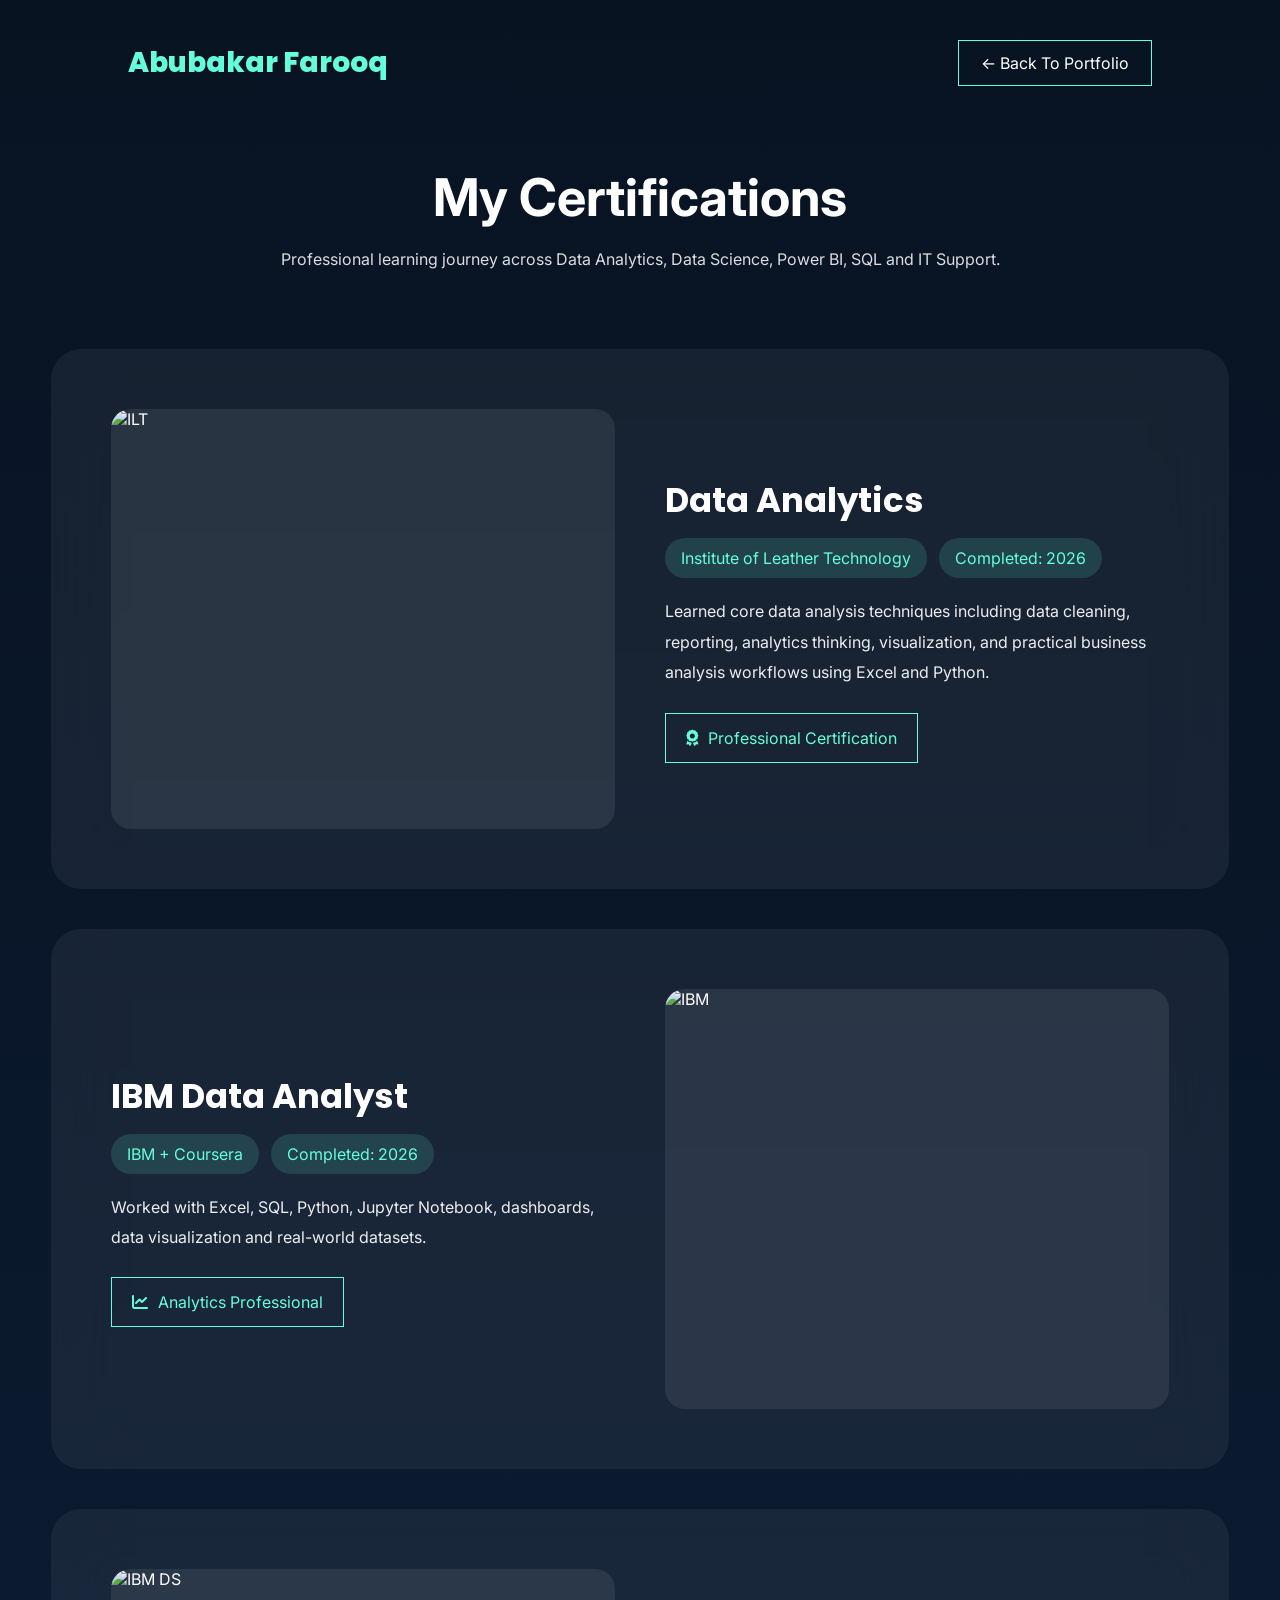
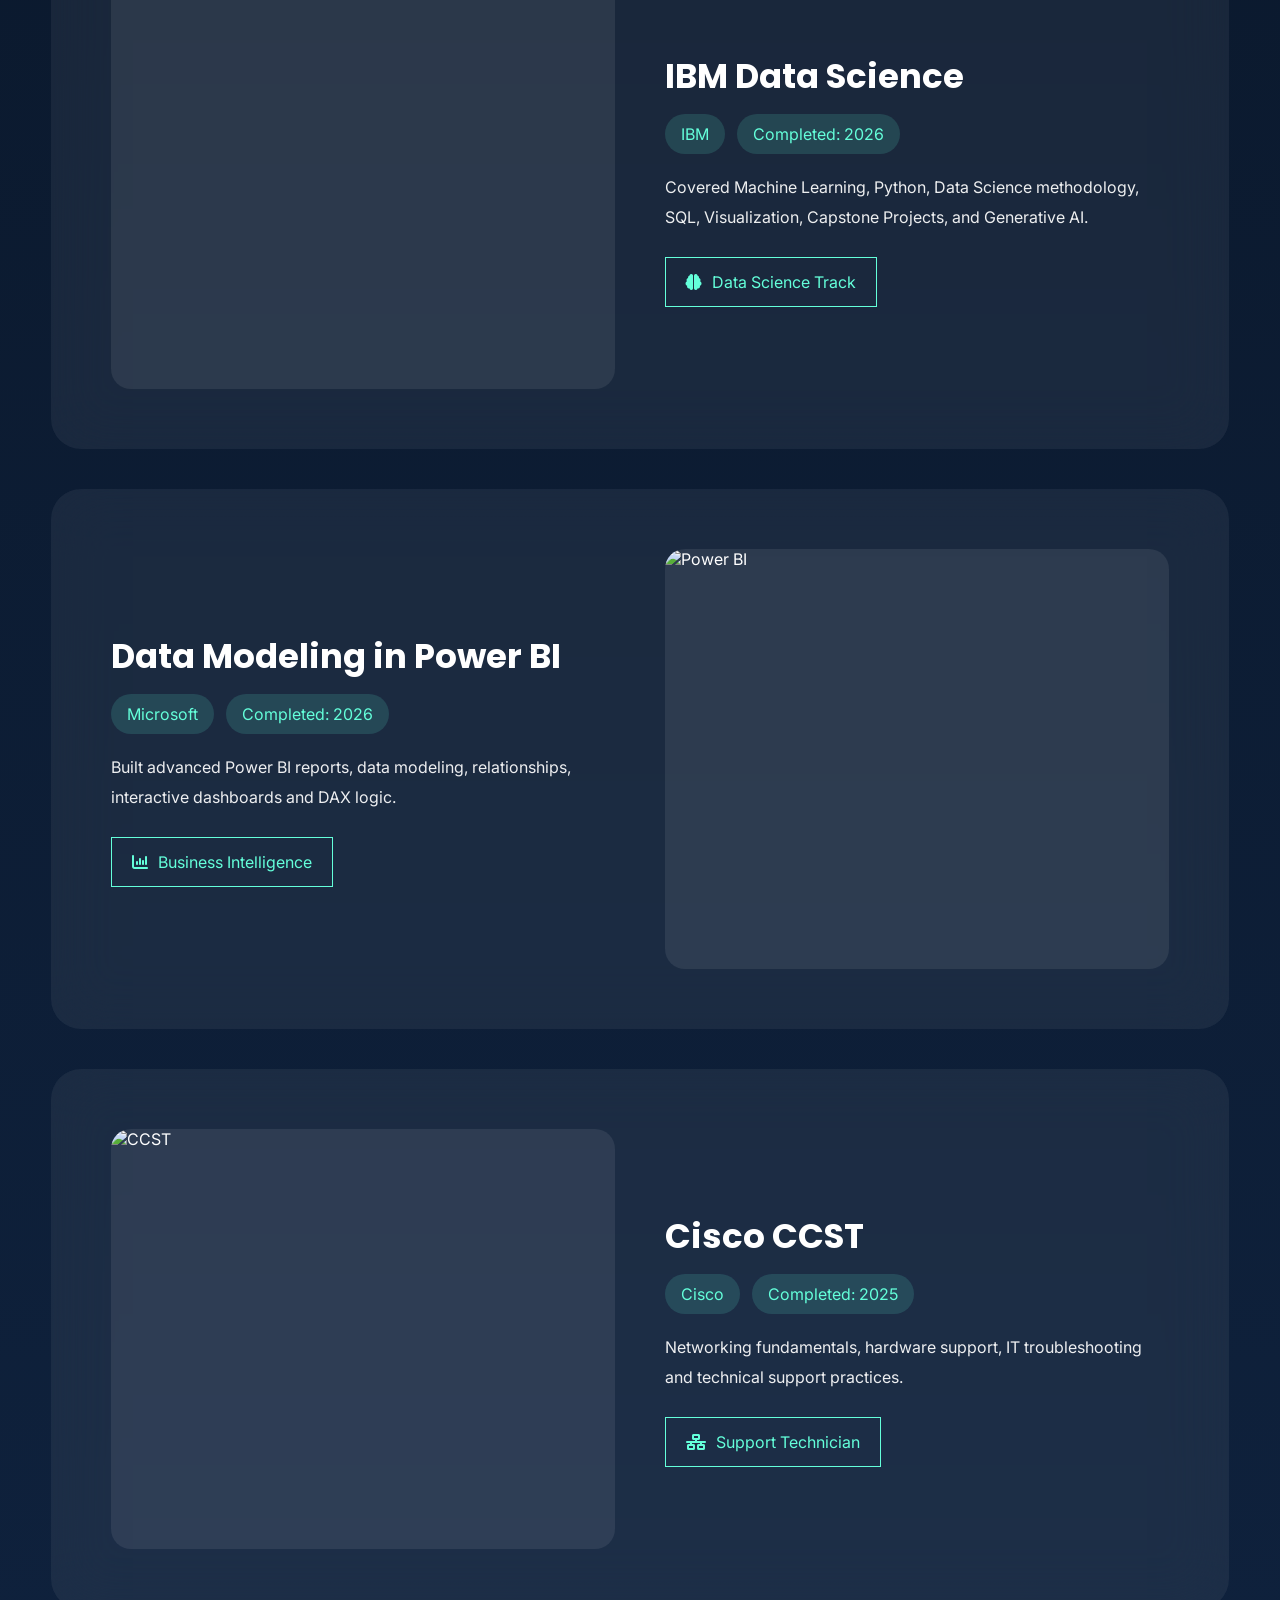
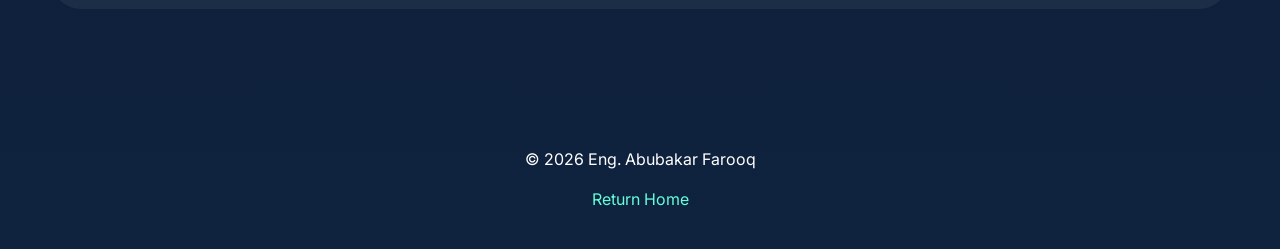
==== certificates.html @ 2726af5a "Add files via upload" ====
<!DOCTYPE html>
<html lang="en">

<head>

<meta charset="UTF-8">
<meta name="viewport" content="width=device-width,initial-scale=1">

<title>Certificates | Eng. Abubakar Farooq</title>

<link rel="preconnect" href="https://fonts.googleapis.com">

<link rel="stylesheet"
href="https://fonts.googleapis.com/css2?family=Poppins:wght@300;400;600;700&family=Inter:wght@300;400;500&display=swap">

<link rel="stylesheet"
href="https://cdnjs.cloudflare.com/ajax/libs/font-awesome/6.5.0/css/all.min.css">

<style>

:root{

--dark:#0a192f;
--accent:#64ffda;

}

*{

margin:0;
padding:0;
box-sizing:border-box;

}

body{

font-family:Inter,sans-serif;

background:
linear-gradient(
180deg,
#081322,
#0f223e
);

color:white;

}

header{

padding:40px 10%;

display:flex;

justify-content:space-between;

align-items:center;

}

.logo{

font-family:Poppins;

font-size:28px;

font-weight:800;

color:var(--accent);

}

.back{

color:white;

text-decoration:none;

border:1px solid var(--accent);

padding:12px 22px;

}

.hero{

text-align:center;

padding:40px;

}

.hero h1{

font-size:52px;

margin-bottom:20px;

}

.hero p{

opacity:.85;

}

.wrapper{

width:min(
1300px,
92%
);

margin:auto;

padding-bottom:100px;

}

.cert{

display:grid;

grid-template-columns:
1fr 1fr;

gap:50px;

align-items:center;

padding:60px;

margin-top:40px;

border-radius:30px;

background:

rgba(
255,
255,
255,
.06
);

backdrop-filter:
blur(
30px
);

}

.cert:nth-child(even){

direction:rtl;

}

.cert:nth-child(even)>*{

direction:ltr;

}

.image{

height:420px;

border-radius:20px;

overflow:hidden;

background:

rgba(
255,
255,
255,
.08
);

}

.image img{

width:100%;

height:100%;

object-fit:cover;

}

.info h2{

font-family:Poppins;

font-size:34px;

margin-bottom:12px;

}

.meta{

display:flex;

flex-wrap:wrap;

gap:12px;

margin-bottom:18px;

}

.meta span{

padding:10px 16px;

border-radius:999px;

background:
rgba(
100,
255,
218,
.14
);

color:var(--accent);

}

.info p{

line-height:1.9;

opacity:.92;

}

.badge{

margin-top:25px;

display:inline-flex;

align-items:center;

gap:10px;

padding:14px 20px;

border:

1px solid
var(--accent);

color:
var(--accent);

}

footer{

padding:40px;

text-align:center;

}

footer a{

color:var(--accent);

text-decoration:none;

}

@media(max-width:900px){

.cert{

grid-template-columns:1fr;

padding:30px;

}

.hero h1{

font-size:38px;

}

.image{

height:260px;

}

}

</style>

</head>

<body>

<header>

<div class="logo">

Abubakar Farooq

</div>

<a
class="back"
href="index.html">

← Back To Portfolio

</a>

</header>

<section class="hero">

<h1>

My Certifications

</h1>

<p>

Professional learning journey across Data Analytics,
Data Science, Power BI,
SQL and IT Support.

</p>

</section>

<div class="wrapper">

<!-- 1 -->

<div class="cert">

<div class="image">

<img
src="./certificates/ilt_data_analytics.jpg"
alt="ILT">

</div>

<div class="info">

<h2>

Data Analytics

</h2>

<div class="meta">

<span>

Institute of Leather Technology

</span>

<span>

Completed: 2026

</span>

</div>

<p>

Learned core data analysis techniques including
data cleaning,
reporting,
analytics thinking,
visualization,
and practical business analysis workflows using Excel and Python.

</p>

<div class="badge">

<i class="fa-solid fa-award"></i>

Professional Certification

</div>

</div>

</div>

<!-- 2 -->

<div class="cert">

<div class="image">

<img
src="./certificates/ibm_data_analytics.jpg"
alt="IBM">

</div>

<div class="info">

<h2>

IBM Data Analyst

</h2>

<div class="meta">

<span>

IBM + Coursera

</span>

<span>

Completed: 2026

</span>

</div>

<p>

Worked with Excel,
SQL,
Python,
Jupyter Notebook,
dashboards,
data visualization and real-world datasets.

</p>

<div class="badge">

<i class="fa-solid fa-chart-line"></i>

Analytics Professional

</div>

</div>

</div>

<!-- 3 -->

<div class="cert">

<div class="image">

<img
src="./certificates/ibm_data_science.jpg"
alt="IBM DS">

</div>

<div class="info">

<h2>

IBM Data Science

</h2>

<div class="meta">

<span>

IBM

</span>

<span>

Completed: 2026

</span>

</div>

<p>

Covered Machine Learning,
Python,
Data Science methodology,
SQL,
Visualization,
Capstone Projects,
and Generative AI.

</p>

<div class="badge">

<i class="fa-solid fa-brain"></i>

Data Science Track

</div>

</div>

</div>

<!-- 4 -->

<div class="cert">

<div class="image">

<img
src="./certificates/powerBI.jpg"
alt="Power BI">

</div>

<div class="info">

<h2>

Data Modeling in Power BI

</h2>

<div class="meta">

<span>

Microsoft

</span>

<span>

Completed: 2026

</span>

</div>

<p>

Built advanced Power BI reports,
data modeling,
relationships,
interactive dashboards
and DAX logic.

</p>

<div class="badge">

<i class="fa-solid fa-chart-column"></i>

Business Intelligence

</div>

</div>

</div>

<!-- 5 -->

<div class="cert">

<div class="image">

<img
src="./certificates/ccst.jpg"
alt="CCST">

</div>

<div class="info">

<h2>

Cisco CCST

</h2>

<div class="meta">

<span>

Cisco

</span>

<span>

Completed: 2025

</span>

</div>

<p>

Networking fundamentals,
hardware support,
IT troubleshooting
and technical support practices.

</p>

<div class="badge">

<i class="fa-solid fa-network-wired"></i>

Support Technician

</div>

</div>

</div>

</div>

<footer>

© 2026 Eng. Abubakar Farooq

<br><br>

<a href="index.html">

Return Home

</a>

</footer>

</body>
</html>
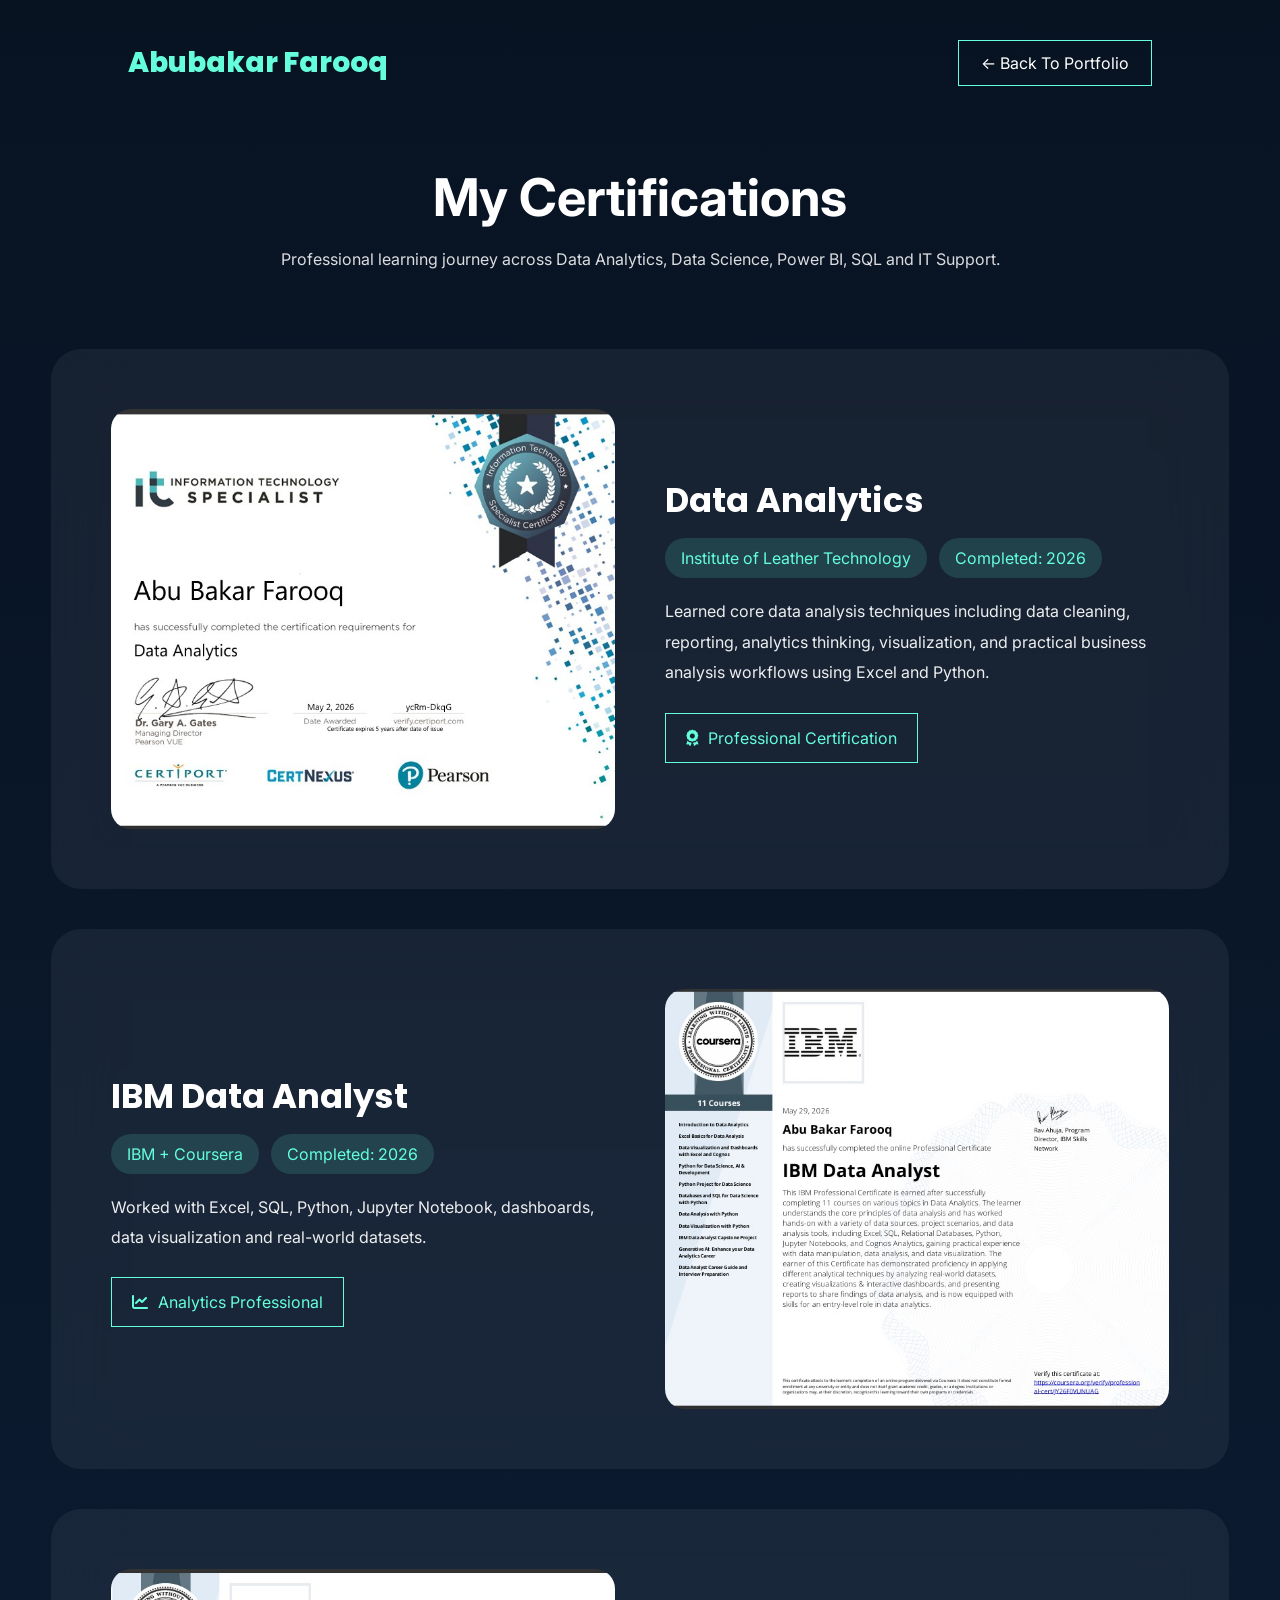
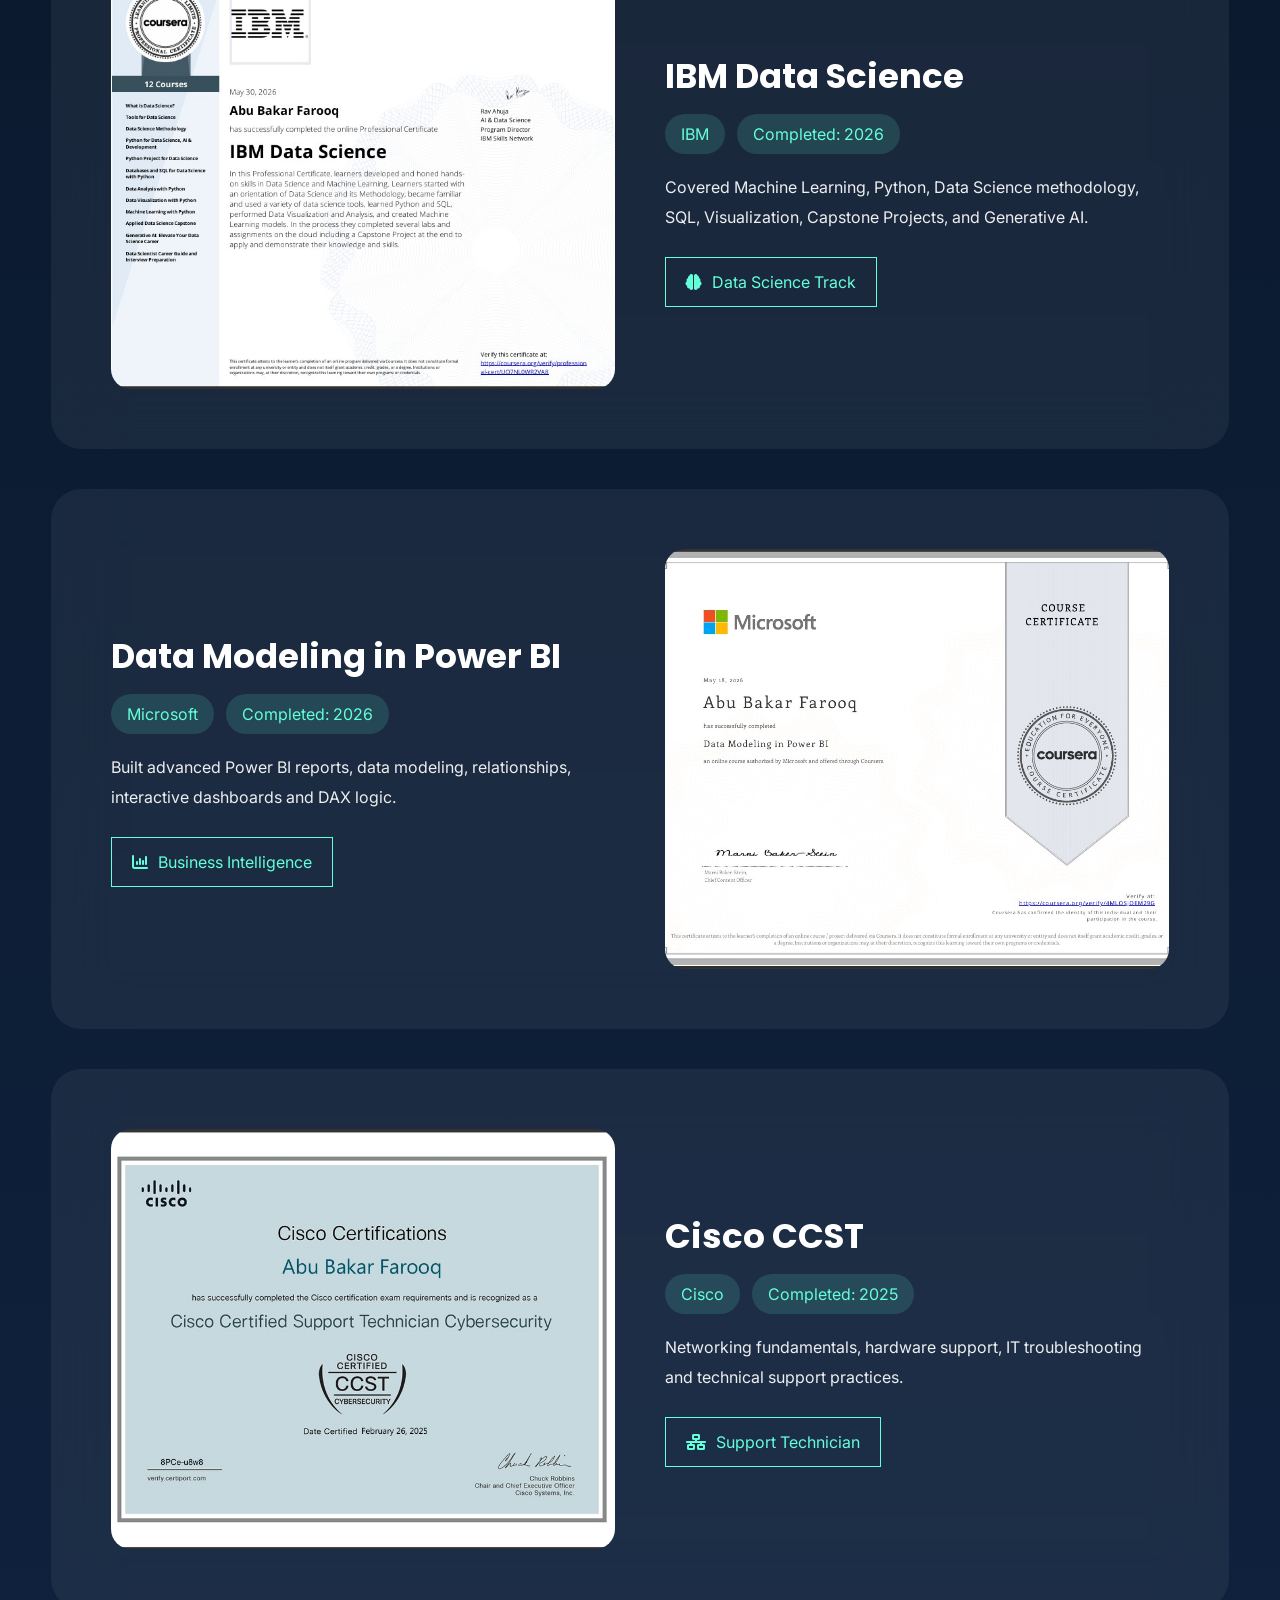
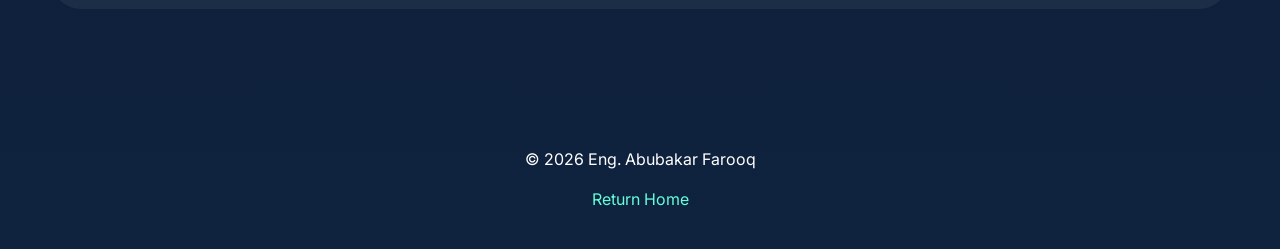
==== commit 809e7962: "Fix HTML formatting and restore original content" ====
--- a/certificates.html
+++ b/certificates.html
@@ -590,7 +590,7 @@
 <div class="image">
 
 <img
-src="./certificates/ccst.jpg"
+src="./certificates/CCST.jpg"
 alt="CCST">
 
 </div>
@@ -657,4 +657,4 @@
 </footer>
 
 </body>
-</html>+</html>
